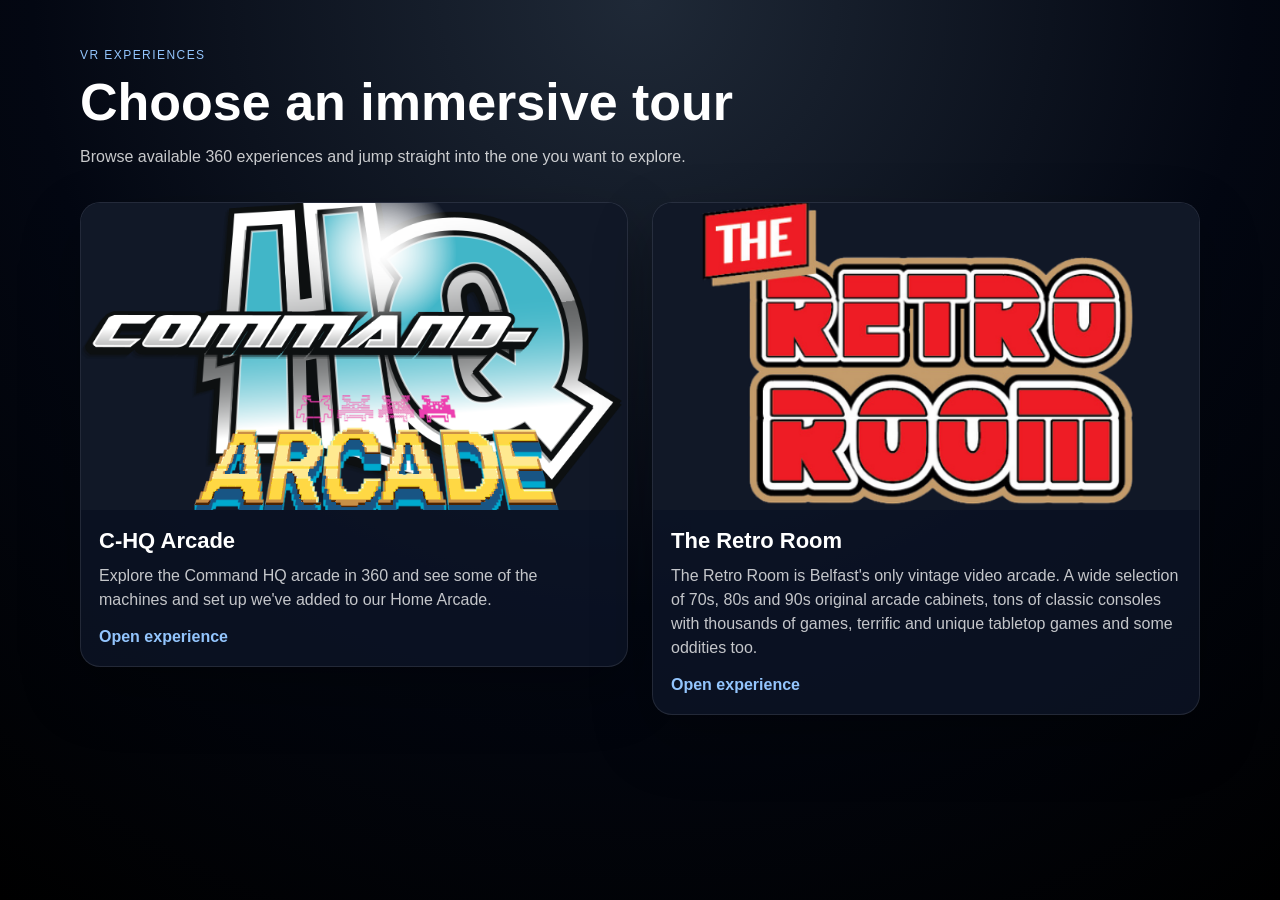
==== index.html @ 591bfd19 "openGraph" ====
<!DOCTYPE html>
<html lang="en">
<head>
  <meta charset="UTF-8" />
  <meta name="viewport" content="width=device-width, initial-scale=1.0" />
  <title>360 Arcade Experiences</title>
  <meta property="og:image" content="https://media.command-hq.co.uk/open_graph.JPG" />
  <meta property="og:url" content="https://command-hq.co.uk/" />
  <meta property="og:type" content="website" />
  <link rel="stylesheet" href="css/styles.css" />
</head>
<body class="landing-page">
  <main class="landing-shell">
    <header class="landing-header">
      <p class="eyebrow">VR Experiences</p>
      <h1>Choose an immersive tour</h1>
      <p class="landing-copy">Browse available 360 experiences and jump straight into the one you want to explore.</p>
    </header>

    <section id="experienceGrid" class="experience-grid" aria-live="polite"></section>
  </main>

  <script src="js/landing.js"></script>
</body>
</html>
---- css/styles.css ----
body {
  margin: 0;
  background: black;
  font-family: sans-serif;
  color: white;
}

.landing-page {
  min-height: 100vh;
  background: radial-gradient(circle at top, #1f2937 0%, #030712 55%, #000000 100%);
}

.landing-shell {
  max-width: 1120px;
  margin: 0 auto;
  padding: 48px 24px 64px;
}

.landing-header {
  max-width: 720px;
  margin-bottom: 32px;
}

.eyebrow {
  margin: 0 0 10px;
  color: #93c5fd;
  letter-spacing: 0.12em;
  text-transform: uppercase;
  font-size: 12px;
}

.landing-header h1 {
  margin: 0 0 12px;
  font-size: clamp(32px, 6vw, 52px);
}

.landing-copy {
  margin: 0;
  color: rgba(255, 255, 255, 0.78);
  line-height: 1.6;
}

.experience-grid {
  display: grid;
  grid-template-columns: repeat(auto-fit, minmax(280px, 1fr));
  gap: 24px;
}

.experience-card {
  min-width: 0;
}

.experience-link {
  display: block;
  color: inherit;
  text-decoration: none;
  background: rgba(15, 23, 42, 0.72);
  border: 1px solid rgba(255, 255, 255, 0.1);
  border-radius: 20px;
  overflow: hidden;
  box-shadow: 0 24px 60px rgba(0, 0, 0, 0.28);
  transition: transform 0.2s ease, border-color 0.2s ease, box-shadow 0.2s ease;
}

.experience-link:hover {
  transform: translateY(-4px);
  border-color: rgba(147, 197, 253, 0.5);
  box-shadow: 0 28px 64px rgba(37, 99, 235, 0.18);
}

.experience-thumb {
  display: block;
  width: 100%;
  aspect-ratio: 16 / 9;
  object-fit: cover;
  background: #111827;
}

.experience-card-body {
  padding: 18px 18px 20px;
}

.experience-card-body h2 {
  margin: 0 0 10px;
  font-size: 22px;
}

.experience-card-body p {
  margin: 0 0 16px;
  color: rgba(255, 255, 255, 0.76);
  line-height: 1.5;
}

.experience-cta {
  color: #93c5fd;
  font-weight: 600;
}

.landing-error {
  padding: 18px;
  border-radius: 16px;
  background: rgba(127, 29, 29, 0.4);
}

.experience-page .back-link,
#startButton,
#minimap {
  position: fixed;
  z-index: 2;
  background: rgba(0, 0, 0, 0.7);
  color: white;
  border: none;
  padding: 12px 20px;
  font-size: 18px;
  cursor: pointer;
}

.experience-page .back-link {
  top: calc(20px + env(safe-area-inset-top));
  right: calc(20px + env(safe-area-inset-right));
  text-decoration: none;
  border-radius: 999px;
}

#startButton {
  top: 50%;
  left: 50%;
  transform: translate(-50%, -50%);
}

#minimap {
  top: calc(20px + env(safe-area-inset-top));
  left: calc(20px + env(safe-area-inset-left));
  display: none;
  padding: 8px 10px;
  font-size: 14px;
}

#minimap button {
  display: block;
  margin-bottom: 4px;
  min-height: 36px;
  padding: 6px 10px;
  font-size: 13px;
  border-radius: 6px;
}

#mobileNav {
  position: fixed;
  bottom: calc(16px + env(safe-area-inset-bottom));
  left: 50%;
  transform: translateX(-50%);
  display: none;
  align-items: center;
  gap: 8px;
  z-index: 2;
  pointer-events: auto;
}

#mobileNav button {
  width: 40px;
  height: 40px;
  border: none;
  border-radius: 50%;
  background: rgba(0, 0, 0, 0.7);
  color: white;
  font-size: 18px;
  cursor: pointer;
  flex-shrink: 0;
}

#mobileNav button:disabled {
  opacity: 0.3;
}

#mobileNav select {
  height: 40px;
  padding: 0 10px;
  border: none;
  border-radius: 8px;
  background: rgba(0, 0, 0, 0.7);
  color: white;
  font-size: 13px;
  max-width: 180px;
  -webkit-appearance: none;
  appearance: none;
  background-image: url("data:image/svg+xml,%3Csvg xmlns='http://www.w3.org/2000/svg' width='12' height='8'%3E%3Cpath d='M1 1l5 5 5-5' stroke='white' stroke-width='2' fill='none'/%3E%3C/svg%3E");
  background-repeat: no-repeat;
  background-position: right 8px center;
  padding-right: 26px;
}

@media (max-width: 600px) {
  #minimap {
    display: none !important;
  }
}

#onboardingOverlay,
#idleHint,
#hotspotTooltip {
  position: fixed;
  left: 50%;
  transform: translateX(-50%);
  color: white;
  z-index: 5;
  opacity: 0;
  pointer-events: none;
  transition: opacity 0.3s ease;
}

#onboardingOverlay {
  top: 24px;
}

#onboardingOverlay.visible,
#idleHint.visible,
#hotspotTooltip.visible {
  opacity: 1;
}

#onboardingOverlay .message-card,
#idleHint,
#hotspotTooltip {
  background: rgba(0, 0, 0, 0.72);
  border: 1px solid rgba(255, 255, 255, 0.18);
  border-radius: 14px;
  box-shadow: 0 8px 24px rgba(0, 0, 0, 0.35);
}

#onboardingOverlay .message-card {
  max-width: 320px;
  padding: 14px 16px;
  text-align: center;
  pointer-events: auto;
}

#onboardingOverlay strong {
  display: block;
  margin-bottom: 6px;
  font-size: 16px;
}

#onboardingOverlay p {
  margin: 0 0 12px;
  font-size: 14px;
  line-height: 1.4;
}

#dismissOnboarding {
  border: none;
  border-radius: 999px;
  padding: 8px 14px;
  background: rgba(255, 255, 255, 0.14);
  color: white;
  cursor: pointer;
}

#idleHint,
#hotspotTooltip {
  padding: 10px 14px;
  font-size: 14px;
  text-align: center;
}

#idleHint {
  bottom: calc(72px + env(safe-area-inset-bottom));
}

#hotspotTooltip {
  top: 96px;
}

#fadeOverlay {
  position: fixed;
  top: 0;
  left: 0;
  right: 0;
  bottom: 0;
  background: black;
  z-index: 3;
  opacity: 0;
  transition: opacity 1s;
  pointer-events: none;
}

#loadingOverlay {
  position: fixed;
  top: 0;
  left: 0;
  right: 0;
  bottom: 0;
  display: flex;
  flex-direction: column;
  align-items: center;
  justify-content: center;
  gap: 18px;
  background: black;
  color: white;
  font-size: 24px;
  z-index: 4;
  opacity: 0;
  transition: opacity 0.3s;
  pointer-events: none;
}

.spinner {
  width: 48px;
  height: 48px;
  border: 4px solid rgba(255, 255, 255, 0.2);
  border-top-color: white;
  border-radius: 50%;
  animation: spin 0.8s linear infinite;
}

@keyframes spin {
  to { transform: rotate(360deg); }
}

.a-dialog-text,
.a-dialog-allow-button,
.a-dialog-deny-button,
.a-dialog-ok-button {
  color: black;
}
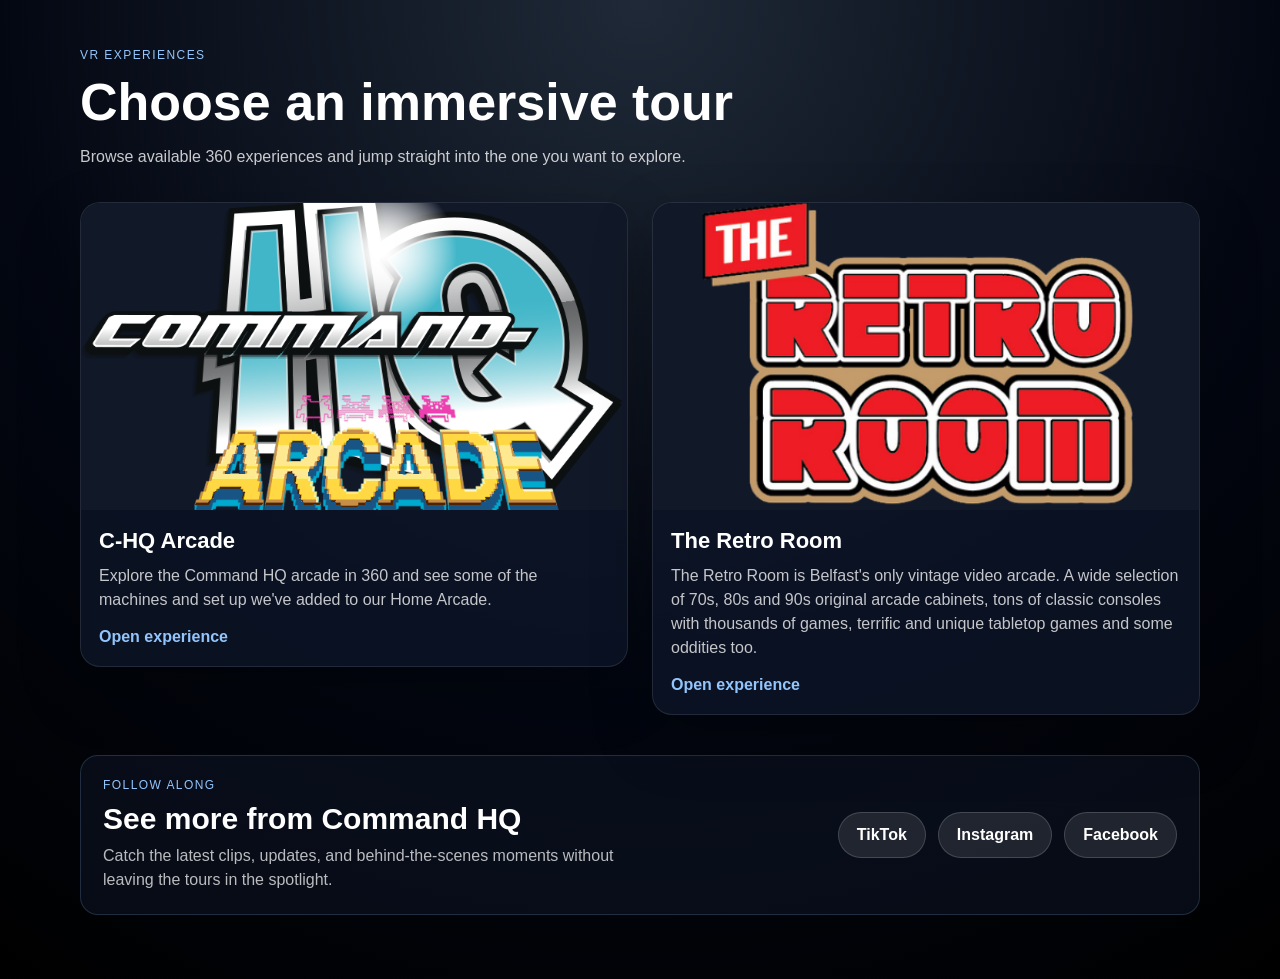
==== commit 55fe739a: "Add social links to landing page" ====
--- a/index.html
+++ b/index.html
@@ -1,9 +1,11 @@
 <!DOCTYPE html>
 <html lang="en">
 <head>
+  <link rel="icon" href="/favicon.ico" sizes="any">
   <meta charset="UTF-8" />
   <meta name="viewport" content="width=device-width, initial-scale=1.0" />
   <title>360 Arcade Experiences</title>
+  <meta property="og:description" content="Browse our 360 Arcade Tours." />
   <meta property="og:image" content="https://media.command-hq.co.uk/open_graph.JPG" />
   <meta property="og:url" content="https://command-hq.co.uk/" />
   <meta property="og:type" content="website" />
@@ -18,6 +20,19 @@
     </header>
 
     <section id="experienceGrid" class="experience-grid" aria-live="polite"></section>
+
+    <section class="social-section" aria-labelledby="socialHeading">
+      <div class="social-section-copy">
+        <p class="eyebrow">Follow along</p>
+        <h2 id="socialHeading">See more from Command HQ</h2>
+        <p>Catch the latest clips, updates, and behind-the-scenes moments without leaving the tours in the spotlight.</p>
+      </div>
+      <nav class="social-links" aria-label="Social media pages">
+        <a class="social-link" href="https://www.tiktok.com/@commandhqarcade" target="_blank" rel="noopener noreferrer">TikTok</a>
+        <a class="social-link" href="https://www.instagram.com/commandhqarcade/" target="_blank" rel="noopener noreferrer">Instagram</a>
+        <a class="social-link" href="https://www.facebook.com/CommandHQArcade/" target="_blank" rel="noopener noreferrer">Facebook</a>
+      </nav>
+    </section>
   </main>
 
   <script src="js/landing.js"></script>
--- a/css/styles.css
+++ b/css/styles.css
@@ -102,6 +102,62 @@
   background: rgba(127, 29, 29, 0.4);
 }
 
+.social-section {
+  display: flex;
+  align-items: center;
+  justify-content: space-between;
+  gap: 24px;
+  margin-top: 40px;
+  padding: 22px;
+  background: rgba(15, 23, 42, 0.48);
+  border: 1px solid rgba(147, 197, 253, 0.18);
+  border-radius: 18px;
+}
+
+.social-section-copy {
+  max-width: 560px;
+}
+
+.social-section-copy h2 {
+  margin: 0 0 8px;
+  font-size: clamp(22px, 3vw, 30px);
+}
+
+.social-section-copy p:last-child {
+  margin: 0;
+  color: rgba(255, 255, 255, 0.72);
+  line-height: 1.5;
+}
+
+.social-links {
+  display: flex;
+  flex-wrap: wrap;
+  gap: 12px;
+  justify-content: flex-end;
+}
+
+.social-link {
+  display: inline-flex;
+  align-items: center;
+  justify-content: center;
+  min-height: 44px;
+  padding: 0 18px;
+  color: white;
+  font-weight: 700;
+  text-decoration: none;
+  background: rgba(255, 255, 255, 0.1);
+  border: 1px solid rgba(255, 255, 255, 0.16);
+  border-radius: 999px;
+  transition: transform 0.2s ease, background 0.2s ease, border-color 0.2s ease;
+}
+
+.social-link:hover,
+.social-link:focus-visible {
+  transform: translateY(-2px);
+  background: rgba(147, 197, 253, 0.18);
+  border-color: rgba(147, 197, 253, 0.54);
+}
+
 .experience-page .back-link,
 #startButton,
 #minimap {
@@ -188,6 +244,18 @@
   background-repeat: no-repeat;
   background-position: right 8px center;
   padding-right: 26px;
+}
+
+
+@media (max-width: 760px) {
+  .social-section {
+    align-items: stretch;
+    flex-direction: column;
+  }
+
+  .social-links {
+    justify-content: flex-start;
+  }
 }
 
 @media (max-width: 600px) {
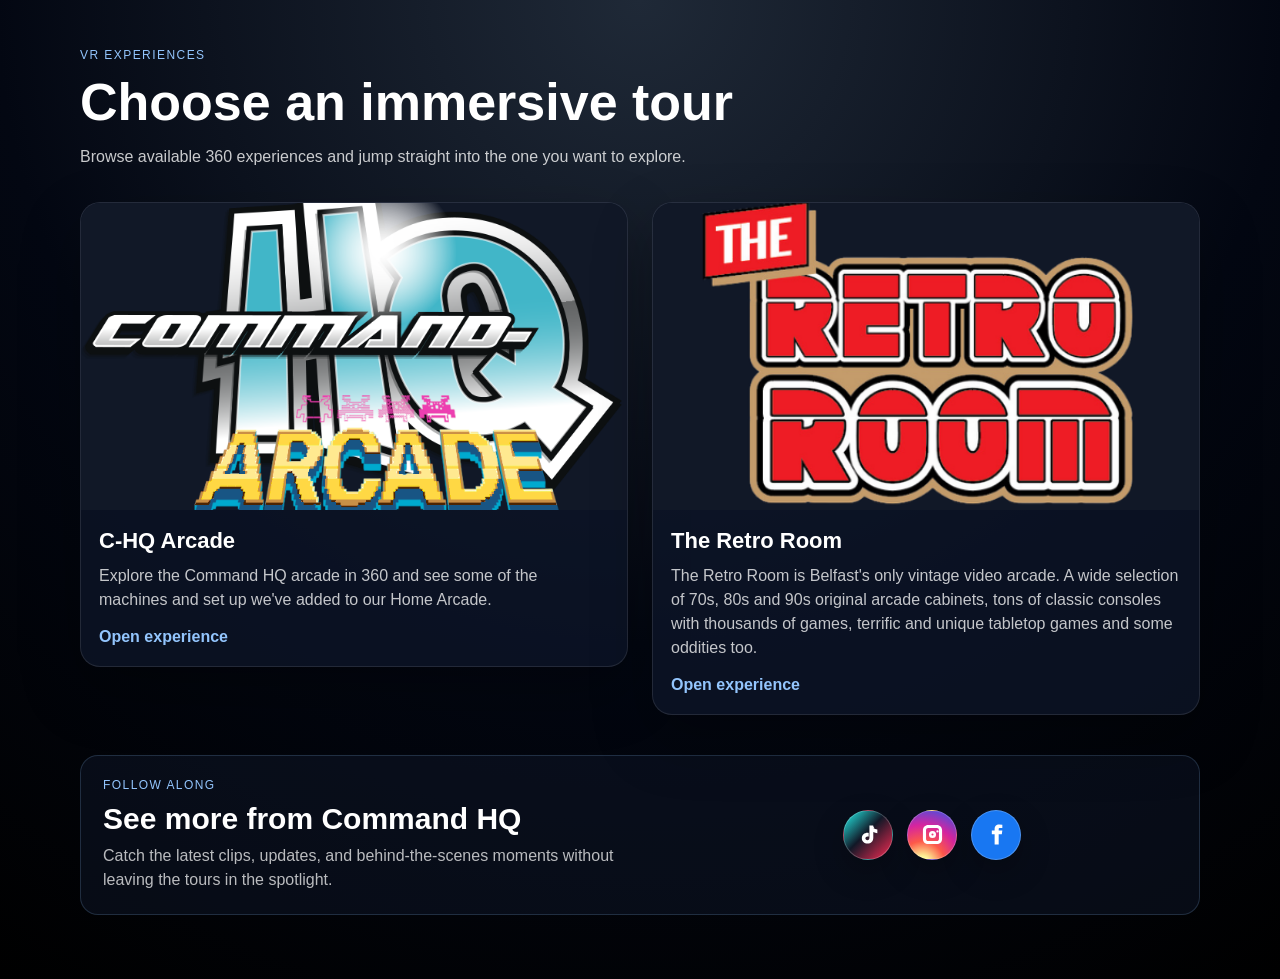
==== commit 3f33e64e: "Use centered social media icons" ====
--- a/index.html
+++ b/index.html
@@ -28,9 +28,21 @@
         <p>Catch the latest clips, updates, and behind-the-scenes moments without leaving the tours in the spotlight.</p>
       </div>
       <nav class="social-links" aria-label="Social media pages">
-        <a class="social-link" href="https://www.tiktok.com/@commandhqarcade" target="_blank" rel="noopener noreferrer">TikTok</a>
-        <a class="social-link" href="https://www.instagram.com/commandhqarcade/" target="_blank" rel="noopener noreferrer">Instagram</a>
-        <a class="social-link" href="https://www.facebook.com/CommandHQArcade/" target="_blank" rel="noopener noreferrer">Facebook</a>
+        <a class="social-link social-link-tiktok" href="https://www.tiktok.com/@commandhqarcade" target="_blank" rel="noopener noreferrer" aria-label="Follow Command HQ on TikTok">
+          <svg class="social-icon" viewBox="0 0 24 24" aria-hidden="true" focusable="false">
+            <path d="M16.6 5.8c1.2.9 2.4 1.4 3.9 1.5v3.4c-1.4 0-2.7-.3-3.9-1v5.4c0 3.4-2.3 5.6-5.6 5.6-3 0-5.4-2.1-5.4-5.1 0-3.1 2.4-5.2 5.5-5.2.4 0 .8 0 1.1.1V14c-.3-.1-.7-.2-1.1-.2-1.2 0-2.1.8-2.1 1.9 0 1 .8 1.8 1.9 1.8 1.3 0 2-.8 2-2.3V3.3h3.6c.1 1 .5 1.8 1.1 2.5Z" />
+          </svg>
+        </a>
+        <a class="social-link social-link-instagram" href="https://www.instagram.com/commandhqarcade/" target="_blank" rel="noopener noreferrer" aria-label="Follow Command HQ on Instagram">
+          <svg class="social-icon" viewBox="0 0 24 24" aria-hidden="true" focusable="false">
+            <path d="M7.8 2.8h8.4c2.8 0 5 2.2 5 5v8.4c0 2.8-2.2 5-5 5H7.8c-2.8 0-5-2.2-5-5V7.8c0-2.8 2.2-5 5-5Zm0 3c-1.1 0-2 .9-2 2v8.4c0 1.1.9 2 2 2h8.4c1.1 0 2-.9 2-2V7.8c0-1.1-.9-2-2-2H7.8Zm4.2 2.8a3.4 3.4 0 1 1 0 6.8 3.4 3.4 0 0 1 0-6.8Zm0 2.4a1 1 0 1 0 0 2 1 1 0 0 0 0-2Zm4.8-3.1a1.1 1.1 0 1 1 0 2.2 1.1 1.1 0 0 1 0-2.2Z" />
+          </svg>
+        </a>
+        <a class="social-link social-link-facebook" href="https://www.facebook.com/CommandHQArcade/" target="_blank" rel="noopener noreferrer" aria-label="Follow Command HQ on Facebook">
+          <svg class="social-icon" viewBox="0 0 24 24" aria-hidden="true" focusable="false">
+            <path d="M14.1 8.1V6.7c0-.7.5-.9 1-.9h2.5V2.6L14.7 2.5c-3.2 0-4.5 1.9-4.5 4.3v1.3H7.5v3.6h2.7v9.8h3.9v-9.8h3l.5-3.6h-3.5Z" />
+          </svg>
+        </a>
       </nav>
     </section>
   </main>
--- a/css/styles.css
+++ b/css/styles.css
@@ -131,31 +131,49 @@
 
 .social-links {
   display: flex;
+  flex: 1 0 240px;
   flex-wrap: wrap;
-  gap: 12px;
-  justify-content: flex-end;
+  gap: 14px;
+  justify-content: center;
 }
 
 .social-link {
   display: inline-flex;
   align-items: center;
   justify-content: center;
-  min-height: 44px;
-  padding: 0 18px;
-  color: white;
-  font-weight: 700;
+  width: 48px;
+  height: 48px;
+  color: white;
   text-decoration: none;
-  background: rgba(255, 255, 255, 0.1);
-  border: 1px solid rgba(255, 255, 255, 0.16);
-  border-radius: 999px;
-  transition: transform 0.2s ease, background 0.2s ease, border-color 0.2s ease;
+  border: 1px solid rgba(255, 255, 255, 0.22);
+  border-radius: 50%;
+  box-shadow: 0 12px 30px rgba(0, 0, 0, 0.26);
+  transition: transform 0.2s ease, border-color 0.2s ease, box-shadow 0.2s ease;
+}
+
+.social-link-tiktok {
+  background: linear-gradient(135deg, #25f4ee 0%, #111827 46%, #fe2c55 100%);
+}
+
+.social-link-instagram {
+  background: radial-gradient(circle at 30% 110%, #fdf497 0%, #fdf497 12%, #fd5949 36%, #d6249f 62%, #285aeb 100%);
+}
+
+.social-link-facebook {
+  background: #1877f2;
+}
+
+.social-icon {
+  width: 25px;
+  height: 25px;
+  fill: currentColor;
 }
 
 .social-link:hover,
 .social-link:focus-visible {
-  transform: translateY(-2px);
-  background: rgba(147, 197, 253, 0.18);
-  border-color: rgba(147, 197, 253, 0.54);
+  transform: translateY(-2px) scale(1.04);
+  border-color: rgba(255, 255, 255, 0.58);
+  box-shadow: 0 16px 34px rgba(37, 99, 235, 0.22);
 }
 
 .experience-page .back-link,
@@ -254,7 +272,8 @@
   }
 
   .social-links {
-    justify-content: flex-start;
+    flex-basis: auto;
+    justify-content: center;
   }
 }
 
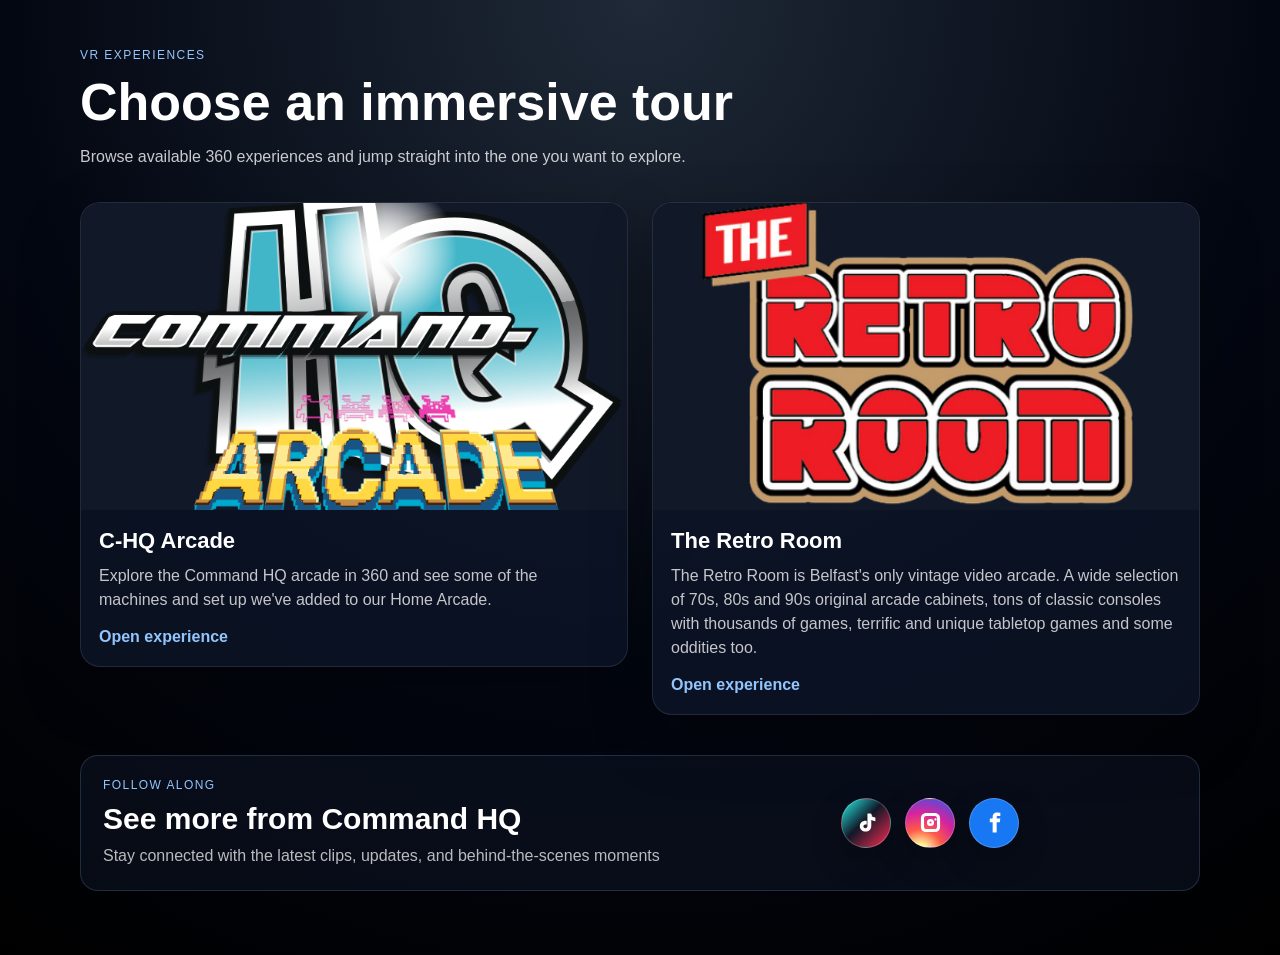
==== commit 520703bc: "Update index.html update wording" ====
--- a/index.html
+++ b/index.html
@@ -25,20 +25,20 @@
       <div class="social-section-copy">
         <p class="eyebrow">Follow along</p>
         <h2 id="socialHeading">See more from Command HQ</h2>
-        <p>Catch the latest clips, updates, and behind-the-scenes moments without leaving the tours in the spotlight.</p>
+        <p>Stay connected with the latest clips, updates, and behind-the-scenes moments</p>
       </div>
       <nav class="social-links" aria-label="Social media pages">
-        <a class="social-link social-link-tiktok" href="https://www.tiktok.com/@commandhqarcade" target="_blank" rel="noopener noreferrer" aria-label="Follow Command HQ on TikTok">
+        <a class="social-link social-link-tiktok" href="https://www.tiktok.com/@chqarcade" target="_blank" rel="noopener noreferrer" aria-label="Follow Command HQ on TikTok">
           <svg class="social-icon" viewBox="0 0 24 24" aria-hidden="true" focusable="false">
             <path d="M16.6 5.8c1.2.9 2.4 1.4 3.9 1.5v3.4c-1.4 0-2.7-.3-3.9-1v5.4c0 3.4-2.3 5.6-5.6 5.6-3 0-5.4-2.1-5.4-5.1 0-3.1 2.4-5.2 5.5-5.2.4 0 .8 0 1.1.1V14c-.3-.1-.7-.2-1.1-.2-1.2 0-2.1.8-2.1 1.9 0 1 .8 1.8 1.9 1.8 1.3 0 2-.8 2-2.3V3.3h3.6c.1 1 .5 1.8 1.1 2.5Z" />
           </svg>
         </a>
-        <a class="social-link social-link-instagram" href="https://www.instagram.com/commandhqarcade/" target="_blank" rel="noopener noreferrer" aria-label="Follow Command HQ on Instagram">
+        <a class="social-link social-link-instagram" href="https://www.instagram.com/command_hq/" target="_blank" rel="noopener noreferrer" aria-label="Follow Command HQ on Instagram">
           <svg class="social-icon" viewBox="0 0 24 24" aria-hidden="true" focusable="false">
             <path d="M7.8 2.8h8.4c2.8 0 5 2.2 5 5v8.4c0 2.8-2.2 5-5 5H7.8c-2.8 0-5-2.2-5-5V7.8c0-2.8 2.2-5 5-5Zm0 3c-1.1 0-2 .9-2 2v8.4c0 1.1.9 2 2 2h8.4c1.1 0 2-.9 2-2V7.8c0-1.1-.9-2-2-2H7.8Zm4.2 2.8a3.4 3.4 0 1 1 0 6.8 3.4 3.4 0 0 1 0-6.8Zm0 2.4a1 1 0 1 0 0 2 1 1 0 0 0 0-2Zm4.8-3.1a1.1 1.1 0 1 1 0 2.2 1.1 1.1 0 0 1 0-2.2Z" />
           </svg>
         </a>
-        <a class="social-link social-link-facebook" href="https://www.facebook.com/CommandHQArcade/" target="_blank" rel="noopener noreferrer" aria-label="Follow Command HQ on Facebook">
+        <a class="social-link social-link-facebook" href="https://www.facebook.com/profile.php?id=100076989354946" target="_blank" rel="noopener noreferrer" aria-label="Follow Command HQ on Facebook">
           <svg class="social-icon" viewBox="0 0 24 24" aria-hidden="true" focusable="false">
             <path d="M14.1 8.1V6.7c0-.7.5-.9 1-.9h2.5V2.6L14.7 2.5c-3.2 0-4.5 1.9-4.5 4.3v1.3H7.5v3.6h2.7v9.8h3.9v-9.8h3l.5-3.6h-3.5Z" />
           </svg>
